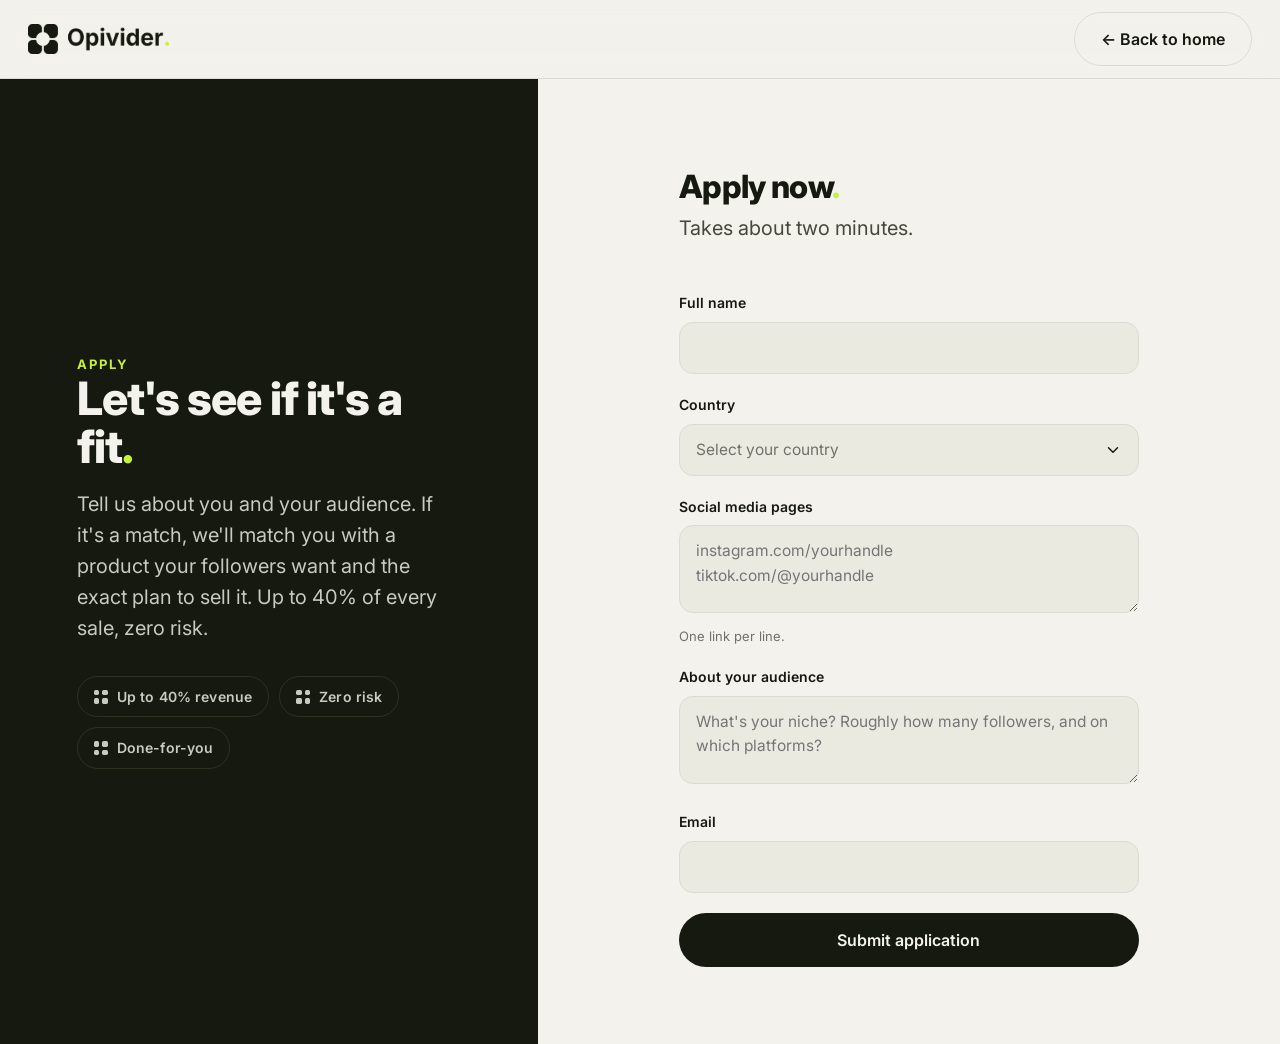
==== Website/contact.html @ 21a895e5 "Initial commit: Opivider brand assets and website Co-Authored-By: Claude Sonnet 5 <noreply@anthropic" ====
<!DOCTYPE html>
<html lang="en">
<head>
<meta charset="UTF-8" />
<meta name="viewport" content="width=device-width, initial-scale=1.0" />
<title>Apply | Opivider</title>
<meta name="description" content="Apply to join Opivider and start monetizing your audience with up to 40% revenue share, zero risk." />
<link rel="icon" href="assets/img/symbol_volt.png" />
<link rel="preconnect" href="https://fonts.googleapis.com">
<link rel="preconnect" href="https://fonts.gstatic.com" crossorigin>
<link href="https://fonts.googleapis.com/css2?family=Inter:wght@400;500;600;700;800&display=swap" rel="stylesheet">
<link rel="stylesheet" href="assets/css/styles.css">
</head>
<body>

<a class="skip-link" href="#main">Skip to content</a>

<header>
  <div class="wrap nav">
    <a class="logo" href="index.html" aria-label="Opivider home"><img src="assets/img/lockup_ink.png" alt="Opivider" /></a>
    <a href="index.html" class="btn btn-ghost-l">← Back to home</a>
  </div>
</header>

<main id="main">
  <div class="contact-shell">

    <div class="contact-side">
      <span class="eyebrow" style="color:var(--volt)">Apply</span>
      <h2>Let's see if it's a fit<span class="dot">.</span></h2>
      <p class="lead">Tell us about you and your audience. If it's a match, we'll match you with a product your followers want and the exact plan to sell it. Up to 40% of every sale, zero risk.</p>
      <div class="chips">
        <span class="chip chip-on-ink"><span class="dotmark"><span></span><span></span><span></span><span></span></span>Up to 40% revenue</span>
        <span class="chip chip-on-ink"><span class="dotmark"><span></span><span></span><span></span><span></span></span>Zero risk</span>
        <span class="chip chip-on-ink"><span class="dotmark"><span></span><span></span><span></span><span></span></span>Done-for-you</span>
      </div>
    </div>

    <div class="contact-main">
      <div class="contact-card">

        <div class="head">
          <h2 style="font-size:clamp(26px,3vw,32px)">Apply now<span class="dot">.</span></h2>
          <p class="lead" style="margin-top:10px">Takes about two minutes.</p>
        </div>

        <div class="form-banner error" id="formError" role="alert">
          <span>Something went wrong, please try again.</span>
        </div>

        <form class="contact-form" id="contactForm" novalidate>

          <div class="field" id="fieldFullName">
            <label for="fullName">Full name</label>
            <input type="text" id="fullName" name="fullName" autocomplete="name" required />
            <p class="err">Enter your full name.</p>
          </div>

          <div class="field" id="fieldCountry">
            <label for="countryTrigger">Country</label>
            <div class="select-shell" id="countryShell">
              <button type="button" class="select-trigger" id="countryTrigger" aria-haspopup="listbox" aria-expanded="false" aria-controls="countryList">
                <span class="select-value" id="countryValue" data-empty="true">Select your country</span>
                <svg viewBox="0 0 24 24" fill="none" aria-hidden="true"><path d="M6 9l6 6 6-6" stroke="currentColor" stroke-width="2" stroke-linecap="round" stroke-linejoin="round"/></svg>
              </button>
              <ul class="select-list" id="countryList" role="listbox" aria-label="Country" tabindex="-1" hidden>
              <li role="option" data-value="Afghanistan" tabindex="-1">Afghanistan</li>
              <li role="option" data-value="Albania" tabindex="-1">Albania</li>
              <li role="option" data-value="Algeria" tabindex="-1">Algeria</li>
              <li role="option" data-value="Andorra" tabindex="-1">Andorra</li>
              <li role="option" data-value="Angola" tabindex="-1">Angola</li>
              <li role="option" data-value="Antigua and Barbuda" tabindex="-1">Antigua and Barbuda</li>
              <li role="option" data-value="Argentina" tabindex="-1">Argentina</li>
              <li role="option" data-value="Armenia" tabindex="-1">Armenia</li>
              <li role="option" data-value="Australia" tabindex="-1">Australia</li>
              <li role="option" data-value="Austria" tabindex="-1">Austria</li>
              <li role="option" data-value="Azerbaijan" tabindex="-1">Azerbaijan</li>
              <li role="option" data-value="Bahamas" tabindex="-1">Bahamas</li>
              <li role="option" data-value="Bahrain" tabindex="-1">Bahrain</li>
              <li role="option" data-value="Bangladesh" tabindex="-1">Bangladesh</li>
              <li role="option" data-value="Barbados" tabindex="-1">Barbados</li>
              <li role="option" data-value="Belarus" tabindex="-1">Belarus</li>
              <li role="option" data-value="Belgium" tabindex="-1">Belgium</li>
              <li role="option" data-value="Belize" tabindex="-1">Belize</li>
              <li role="option" data-value="Benin" tabindex="-1">Benin</li>
              <li role="option" data-value="Bhutan" tabindex="-1">Bhutan</li>
              <li role="option" data-value="Bolivia" tabindex="-1">Bolivia</li>
              <li role="option" data-value="Bosnia and Herzegovina" tabindex="-1">Bosnia and Herzegovina</li>
              <li role="option" data-value="Botswana" tabindex="-1">Botswana</li>
              <li role="option" data-value="Brazil" tabindex="-1">Brazil</li>
              <li role="option" data-value="Brunei" tabindex="-1">Brunei</li>
              <li role="option" data-value="Bulgaria" tabindex="-1">Bulgaria</li>
              <li role="option" data-value="Burkina Faso" tabindex="-1">Burkina Faso</li>
              <li role="option" data-value="Burundi" tabindex="-1">Burundi</li>
              <li role="option" data-value="Cabo Verde" tabindex="-1">Cabo Verde</li>
              <li role="option" data-value="Cambodia" tabindex="-1">Cambodia</li>
              <li role="option" data-value="Cameroon" tabindex="-1">Cameroon</li>
              <li role="option" data-value="Canada" tabindex="-1">Canada</li>
              <li role="option" data-value="Central African Republic" tabindex="-1">Central African Republic</li>
              <li role="option" data-value="Chad" tabindex="-1">Chad</li>
              <li role="option" data-value="Chile" tabindex="-1">Chile</li>
              <li role="option" data-value="China" tabindex="-1">China</li>
              <li role="option" data-value="Colombia" tabindex="-1">Colombia</li>
              <li role="option" data-value="Comoros" tabindex="-1">Comoros</li>
              <li role="option" data-value="Congo (Brazzaville)" tabindex="-1">Congo (Brazzaville)</li>
              <li role="option" data-value="Congo (DRC)" tabindex="-1">Congo (DRC)</li>
              <li role="option" data-value="Costa Rica" tabindex="-1">Costa Rica</li>
              <li role="option" data-value="Croatia" tabindex="-1">Croatia</li>
              <li role="option" data-value="Cuba" tabindex="-1">Cuba</li>
              <li role="option" data-value="Cyprus" tabindex="-1">Cyprus</li>
              <li role="option" data-value="Czechia" tabindex="-1">Czechia</li>
              <li role="option" data-value="Denmark" tabindex="-1">Denmark</li>
              <li role="option" data-value="Djibouti" tabindex="-1">Djibouti</li>
              <li role="option" data-value="Dominica" tabindex="-1">Dominica</li>
              <li role="option" data-value="Dominican Republic" tabindex="-1">Dominican Republic</li>
              <li role="option" data-value="Ecuador" tabindex="-1">Ecuador</li>
              <li role="option" data-value="Egypt" tabindex="-1">Egypt</li>
              <li role="option" data-value="El Salvador" tabindex="-1">El Salvador</li>
              <li role="option" data-value="Equatorial Guinea" tabindex="-1">Equatorial Guinea</li>
              <li role="option" data-value="Eritrea" tabindex="-1">Eritrea</li>
              <li role="option" data-value="Estonia" tabindex="-1">Estonia</li>
              <li role="option" data-value="Eswatini" tabindex="-1">Eswatini</li>
              <li role="option" data-value="Ethiopia" tabindex="-1">Ethiopia</li>
              <li role="option" data-value="Fiji" tabindex="-1">Fiji</li>
              <li role="option" data-value="Finland" tabindex="-1">Finland</li>
              <li role="option" data-value="France" tabindex="-1">France</li>
              <li role="option" data-value="Gabon" tabindex="-1">Gabon</li>
              <li role="option" data-value="Gambia" tabindex="-1">Gambia</li>
              <li role="option" data-value="Georgia" tabindex="-1">Georgia</li>
              <li role="option" data-value="Germany" tabindex="-1">Germany</li>
              <li role="option" data-value="Ghana" tabindex="-1">Ghana</li>
              <li role="option" data-value="Greece" tabindex="-1">Greece</li>
              <li role="option" data-value="Grenada" tabindex="-1">Grenada</li>
              <li role="option" data-value="Guatemala" tabindex="-1">Guatemala</li>
              <li role="option" data-value="Guinea" tabindex="-1">Guinea</li>
              <li role="option" data-value="Guinea-Bissau" tabindex="-1">Guinea-Bissau</li>
              <li role="option" data-value="Guyana" tabindex="-1">Guyana</li>
              <li role="option" data-value="Haiti" tabindex="-1">Haiti</li>
              <li role="option" data-value="Honduras" tabindex="-1">Honduras</li>
              <li role="option" data-value="Hungary" tabindex="-1">Hungary</li>
              <li role="option" data-value="Iceland" tabindex="-1">Iceland</li>
              <li role="option" data-value="India" tabindex="-1">India</li>
              <li role="option" data-value="Indonesia" tabindex="-1">Indonesia</li>
              <li role="option" data-value="Iran" tabindex="-1">Iran</li>
              <li role="option" data-value="Iraq" tabindex="-1">Iraq</li>
              <li role="option" data-value="Ireland" tabindex="-1">Ireland</li>
              <li role="option" data-value="Israel" tabindex="-1">Israel</li>
              <li role="option" data-value="Italy" tabindex="-1">Italy</li>
              <li role="option" data-value="Jamaica" tabindex="-1">Jamaica</li>
              <li role="option" data-value="Japan" tabindex="-1">Japan</li>
              <li role="option" data-value="Jordan" tabindex="-1">Jordan</li>
              <li role="option" data-value="Kazakhstan" tabindex="-1">Kazakhstan</li>
              <li role="option" data-value="Kenya" tabindex="-1">Kenya</li>
              <li role="option" data-value="Kiribati" tabindex="-1">Kiribati</li>
              <li role="option" data-value="Kuwait" tabindex="-1">Kuwait</li>
              <li role="option" data-value="Kyrgyzstan" tabindex="-1">Kyrgyzstan</li>
              <li role="option" data-value="Laos" tabindex="-1">Laos</li>
              <li role="option" data-value="Latvia" tabindex="-1">Latvia</li>
              <li role="option" data-value="Lebanon" tabindex="-1">Lebanon</li>
              <li role="option" data-value="Lesotho" tabindex="-1">Lesotho</li>
              <li role="option" data-value="Liberia" tabindex="-1">Liberia</li>
              <li role="option" data-value="Libya" tabindex="-1">Libya</li>
              <li role="option" data-value="Liechtenstein" tabindex="-1">Liechtenstein</li>
              <li role="option" data-value="Lithuania" tabindex="-1">Lithuania</li>
              <li role="option" data-value="Luxembourg" tabindex="-1">Luxembourg</li>
              <li role="option" data-value="Madagascar" tabindex="-1">Madagascar</li>
              <li role="option" data-value="Malawi" tabindex="-1">Malawi</li>
              <li role="option" data-value="Malaysia" tabindex="-1">Malaysia</li>
              <li role="option" data-value="Maldives" tabindex="-1">Maldives</li>
              <li role="option" data-value="Mali" tabindex="-1">Mali</li>
              <li role="option" data-value="Malta" tabindex="-1">Malta</li>
              <li role="option" data-value="Marshall Islands" tabindex="-1">Marshall Islands</li>
              <li role="option" data-value="Mauritania" tabindex="-1">Mauritania</li>
              <li role="option" data-value="Mauritius" tabindex="-1">Mauritius</li>
              <li role="option" data-value="Mexico" tabindex="-1">Mexico</li>
              <li role="option" data-value="Micronesia" tabindex="-1">Micronesia</li>
              <li role="option" data-value="Moldova" tabindex="-1">Moldova</li>
              <li role="option" data-value="Monaco" tabindex="-1">Monaco</li>
              <li role="option" data-value="Mongolia" tabindex="-1">Mongolia</li>
              <li role="option" data-value="Montenegro" tabindex="-1">Montenegro</li>
              <li role="option" data-value="Morocco" tabindex="-1">Morocco</li>
              <li role="option" data-value="Mozambique" tabindex="-1">Mozambique</li>
              <li role="option" data-value="Myanmar" tabindex="-1">Myanmar</li>
              <li role="option" data-value="Namibia" tabindex="-1">Namibia</li>
              <li role="option" data-value="Nauru" tabindex="-1">Nauru</li>
              <li role="option" data-value="Nepal" tabindex="-1">Nepal</li>
              <li role="option" data-value="Netherlands" tabindex="-1">Netherlands</li>
              <li role="option" data-value="New Zealand" tabindex="-1">New Zealand</li>
              <li role="option" data-value="Nicaragua" tabindex="-1">Nicaragua</li>
              <li role="option" data-value="Niger" tabindex="-1">Niger</li>
              <li role="option" data-value="Nigeria" tabindex="-1">Nigeria</li>
              <li role="option" data-value="North Korea" tabindex="-1">North Korea</li>
              <li role="option" data-value="North Macedonia" tabindex="-1">North Macedonia</li>
              <li role="option" data-value="Norway" tabindex="-1">Norway</li>
              <li role="option" data-value="Oman" tabindex="-1">Oman</li>
              <li role="option" data-value="Pakistan" tabindex="-1">Pakistan</li>
              <li role="option" data-value="Palau" tabindex="-1">Palau</li>
              <li role="option" data-value="Palestine" tabindex="-1">Palestine</li>
              <li role="option" data-value="Panama" tabindex="-1">Panama</li>
              <li role="option" data-value="Papua New Guinea" tabindex="-1">Papua New Guinea</li>
              <li role="option" data-value="Paraguay" tabindex="-1">Paraguay</li>
              <li role="option" data-value="Peru" tabindex="-1">Peru</li>
              <li role="option" data-value="Philippines" tabindex="-1">Philippines</li>
              <li role="option" data-value="Poland" tabindex="-1">Poland</li>
              <li role="option" data-value="Portugal" tabindex="-1">Portugal</li>
              <li role="option" data-value="Qatar" tabindex="-1">Qatar</li>
              <li role="option" data-value="Romania" tabindex="-1">Romania</li>
              <li role="option" data-value="Russia" tabindex="-1">Russia</li>
              <li role="option" data-value="Rwanda" tabindex="-1">Rwanda</li>
              <li role="option" data-value="Saint Kitts and Nevis" tabindex="-1">Saint Kitts and Nevis</li>
              <li role="option" data-value="Saint Lucia" tabindex="-1">Saint Lucia</li>
              <li role="option" data-value="Saint Vincent and the Grenadines" tabindex="-1">Saint Vincent and the Grenadines</li>
              <li role="option" data-value="Samoa" tabindex="-1">Samoa</li>
              <li role="option" data-value="San Marino" tabindex="-1">San Marino</li>
              <li role="option" data-value="Sao Tome and Principe" tabindex="-1">Sao Tome and Principe</li>
              <li role="option" data-value="Saudi Arabia" tabindex="-1">Saudi Arabia</li>
              <li role="option" data-value="Senegal" tabindex="-1">Senegal</li>
              <li role="option" data-value="Serbia" tabindex="-1">Serbia</li>
              <li role="option" data-value="Seychelles" tabindex="-1">Seychelles</li>
              <li role="option" data-value="Sierra Leone" tabindex="-1">Sierra Leone</li>
              <li role="option" data-value="Singapore" tabindex="-1">Singapore</li>
              <li role="option" data-value="Slovakia" tabindex="-1">Slovakia</li>
              <li role="option" data-value="Slovenia" tabindex="-1">Slovenia</li>
              <li role="option" data-value="Solomon Islands" tabindex="-1">Solomon Islands</li>
              <li role="option" data-value="Somalia" tabindex="-1">Somalia</li>
              <li role="option" data-value="South Africa" tabindex="-1">South Africa</li>
              <li role="option" data-value="South Korea" tabindex="-1">South Korea</li>
              <li role="option" data-value="South Sudan" tabindex="-1">South Sudan</li>
              <li role="option" data-value="Spain" tabindex="-1">Spain</li>
              <li role="option" data-value="Sri Lanka" tabindex="-1">Sri Lanka</li>
              <li role="option" data-value="Sudan" tabindex="-1">Sudan</li>
              <li role="option" data-value="Suriname" tabindex="-1">Suriname</li>
              <li role="option" data-value="Sweden" tabindex="-1">Sweden</li>
              <li role="option" data-value="Switzerland" tabindex="-1">Switzerland</li>
              <li role="option" data-value="Syria" tabindex="-1">Syria</li>
              <li role="option" data-value="Taiwan" tabindex="-1">Taiwan</li>
              <li role="option" data-value="Tajikistan" tabindex="-1">Tajikistan</li>
              <li role="option" data-value="Tanzania" tabindex="-1">Tanzania</li>
              <li role="option" data-value="Thailand" tabindex="-1">Thailand</li>
              <li role="option" data-value="Timor-Leste" tabindex="-1">Timor-Leste</li>
              <li role="option" data-value="Togo" tabindex="-1">Togo</li>
              <li role="option" data-value="Tonga" tabindex="-1">Tonga</li>
              <li role="option" data-value="Trinidad and Tobago" tabindex="-1">Trinidad and Tobago</li>
              <li role="option" data-value="Tunisia" tabindex="-1">Tunisia</li>
              <li role="option" data-value="Turkey" tabindex="-1">Turkey</li>
              <li role="option" data-value="Turkmenistan" tabindex="-1">Turkmenistan</li>
              <li role="option" data-value="Tuvalu" tabindex="-1">Tuvalu</li>
              <li role="option" data-value="Uganda" tabindex="-1">Uganda</li>
              <li role="option" data-value="Ukraine" tabindex="-1">Ukraine</li>
              <li role="option" data-value="United Arab Emirates" tabindex="-1">United Arab Emirates</li>
              <li role="option" data-value="United Kingdom" tabindex="-1">United Kingdom</li>
              <li role="option" data-value="United States" tabindex="-1">United States</li>
              <li role="option" data-value="Uruguay" tabindex="-1">Uruguay</li>
              <li role="option" data-value="Uzbekistan" tabindex="-1">Uzbekistan</li>
              <li role="option" data-value="Vanuatu" tabindex="-1">Vanuatu</li>
              <li role="option" data-value="Vatican City" tabindex="-1">Vatican City</li>
              <li role="option" data-value="Venezuela" tabindex="-1">Venezuela</li>
              <li role="option" data-value="Vietnam" tabindex="-1">Vietnam</li>
              <li role="option" data-value="Yemen" tabindex="-1">Yemen</li>
              <li role="option" data-value="Zambia" tabindex="-1">Zambia</li>
              <li role="option" data-value="Zimbabwe" tabindex="-1">Zimbabwe</li>
              </ul>
              <input type="hidden" id="country" name="country" value="" required />
            </div>
            <p class="err">Select your country.</p>
          </div>

          <div class="field" id="fieldSocial">
            <label for="socialLinks">Social media pages</label>
            <textarea id="socialLinks" name="socialLinks" placeholder="instagram.com/yourhandle&#10;tiktok.com/@yourhandle" required></textarea>
            <p class="hint">One link per line.</p>
            <p class="err">Add at least one social media link.</p>
          </div>

          <div class="field" id="fieldAudience">
            <label for="audience">About your audience</label>
            <textarea id="audience" name="audience" placeholder="What's your niche? Roughly how many followers, and on which platforms?" required></textarea>
            <p class="err">Tell us a bit about your audience.</p>
          </div>

          <div class="field" id="fieldEmail">
            <label for="email">Email</label>
            <input type="email" id="email" name="email" autocomplete="email" required />
            <p class="err">Enter a valid email address.</p>
          </div>

          <div class="honeypot" aria-hidden="true">
            <label for="company">Company</label>
            <input type="text" id="company" name="company" tabindex="-1" autocomplete="off" />
          </div>

          <div class="submit-row">
            <button type="submit" class="btn btn-ink" id="submitBtn">Submit application</button>
          </div>
        </form>

        <div class="success-panel" id="successPanel">
          <span class="dotmark"><span></span><span></span><span></span><span></span></span>
          <h2>You're in<span class="dot">.</span></h2>
          <p>Your application has been submitted successfully. We'll be in touch soon.</p>
          <a href="index.html" class="btn btn-ghost-l">Back to home</a>
        </div>

      </div>
    </div>

  </div>
</main>

<script src="assets/js/contact.js"></script>
</body>
</html>
---- Website/assets/css/styles.css ----
/* Opivider brand tokens — values fixed by Opivider_Brand_Guidelines.pdf, do not alter */
:root{
  --ink:#15190F; --ink-2:#0F120A; --bone:#F3F2EC; --bone-2:#EBEAE1;
  --volt:#C7F23C; --pine:#1F3D26; --slate:#6E7268;
  --line:#DCDBD2; --line-d:#2A3322;
  --maxw:1280px; --r:22px; --r-sm:14px;
  --shadow:0 24px 60px -28px rgba(21,25,15,.4);
  --ease:cubic-bezier(.2,.7,.2,1);
}
*{box-sizing:border-box;margin:0;padding:0}
html{scroll-behavior:smooth}
body{
  font-family:Inter,system-ui,-apple-system,Segoe UI,Roboto,sans-serif;
  background:var(--bone); color:var(--ink);
  -webkit-font-smoothing:antialiased; line-height:1.55;
}
img{max-width:100%;display:block}
a{color:inherit;text-decoration:none}
button{font:inherit}
.wrap{max-width:var(--maxw);margin-inline:auto;padding-inline:28px}
section{padding:clamp(64px,9vw,128px) 0}
.eyebrow{font-size:13px;font-weight:700;letter-spacing:.16em;text-transform:uppercase;color:var(--slate)}
h1,h2,h3{line-height:1.05;letter-spacing:-.02em;font-weight:800}
h1{font-size:clamp(38px,5.8vw,68px)}
h2{font-size:clamp(30px,3.8vw,46px)}
h3{font-size:clamp(19px,2.1vw,24px);font-weight:700;letter-spacing:-.01em}
.lead{font-size:clamp(17px,1.7vw,20px);color:#46483c}
.dot{color:var(--volt)}
.sr-only{position:absolute;width:1px;height:1px;overflow:hidden;clip:rect(0,0,0,0)}

/* skip link */
.skip-link{position:absolute;left:-9999px;top:0;background:var(--ink);color:var(--bone);padding:10px 18px;border-radius:0 0 10px 0;z-index:100}
.skip-link:focus{left:0}

/* focus visibility */
a:focus-visible,button:focus-visible,input:focus-visible,textarea:focus-visible,summary:focus-visible{
  outline:2px solid var(--volt);outline-offset:3px;border-radius:6px;
}

/* logo */
.logo{display:inline-flex;align-items:center}
.logo img{height:30px;width:auto}

/* buttons */
.btn{display:inline-flex;align-items:center;justify-content:center;gap:10px;font-weight:600;font-size:16px;
  padding:14px 26px;border-radius:999px;border:1.5px solid transparent;cursor:pointer;transition:transform .18s var(--ease),box-shadow .18s var(--ease),border-color .18s var(--ease),color .18s var(--ease);white-space:nowrap}
.btn-volt{background:var(--volt);color:var(--ink)}
.btn-volt:hover{transform:translateY(-2px);box-shadow:0 14px 30px -10px rgba(199,242,60,.55)}
.btn-ink{background:var(--ink);color:var(--bone)}
.btn-ink:hover{transform:translateY(-2px)}
.btn-ghost{background:transparent;border-color:var(--line-d);color:var(--bone)}
.btn-ghost:hover{border-color:var(--volt);color:var(--volt)}
.btn-ghost-l{background:transparent;border-color:var(--line);color:var(--ink)}
.btn-ghost-l:hover{border-color:var(--ink)}
.btn[disabled]{opacity:.55;cursor:not-allowed;transform:none!important;box-shadow:none!important}

/* chips / pills (brand "signature phrase" treatment) */
.chips{display:flex;gap:10px;flex-wrap:wrap}
.chip{font-size:14px;font-weight:600;letter-spacing:.01em;border-radius:999px;display:inline-flex;gap:9px;align-items:center;padding:9px 16px}
.chip-on-ink{color:#c7cabd;border:1px solid var(--line-d)}
.chip-on-bone{background:var(--ink);color:var(--bone)}
.chip .dotmark{width:14px;height:14px}

/* the aperture dot-mark — small recurring brand motif (matches PDF footer mark) */
.dotmark{display:inline-grid;grid-template-columns:1fr 1fr;gap:3px;width:18px;height:18px;flex:0 0 auto}
.dotmark span{display:block;border-radius:30%;background:currentColor}

/* header */
header{position:sticky;top:0;z-index:50;background:rgba(243,242,236,.86);
  backdrop-filter:blur(14px);border-bottom:1px solid var(--line)}
.nav{display:flex;align-items:center;justify-content:space-between;height:78px;gap:24px}
.nav-links{display:flex;align-items:center;gap:34px;font-size:15px;font-weight:500;color:#3a3d31}
.nav-links a{padding:6px 0}
.nav-links a:hover{color:var(--ink)}
.nav-cta{display:flex;align-items:center;gap:16px}
.menu-btn{display:none;background:none;border:0;cursor:pointer;width:42px;height:42px;border-radius:10px}
.menu-btn span{display:block;height:2px;width:22px;background:var(--ink);margin:6px auto;transition:.2s}

/* hero */
.hero{position:relative;background:var(--ink);color:var(--bone);overflow:hidden}
.hero::before{content:"";position:absolute;inset:0;pointer-events:none;
  background:radial-gradient(560px 420px at 6% -4%,rgba(199,242,60,.18),transparent 60%)}
.hero .wrap{position:relative;z-index:2}
.hero-grid{display:grid;grid-template-columns:1.15fr .85fr;gap:48px;align-items:center}
.hero h1{color:var(--bone)}
.hero .lead{color:#c7cabd;max-width:540px;margin-top:22px}
.pill{display:inline-flex;align-items:center;gap:8px;background:rgba(199,242,60,.12);
  color:var(--volt);border:1px solid rgba(199,242,60,.35);padding:7px 14px;border-radius:999px;
  font-size:13px;font-weight:600;letter-spacing:.04em}
.pill .d{width:7px;height:7px;border-radius:50%;background:var(--volt)}
.hero-cta{display:flex;gap:14px;flex-wrap:wrap;margin-top:34px}
.hero .chips{margin-top:40px}

/* hero signature: the real mark, glowing */
.hero-art{position:relative;height:380px;display:grid;place-items:center}
.hero-art .glow{position:absolute;inset:-55%;background:radial-gradient(circle at 55% 45%,rgba(199,242,60,.36),rgba(199,242,60,.12) 45%,transparent 72%);filter:blur(14px);opacity:0;transition:opacity 1.1s var(--ease)}
.hero-art.in .glow{opacity:1}
.hero-art .mark{position:relative;width:min(300px,68%);
  filter:drop-shadow(0 30px 60px rgba(199,242,60,.28));
  opacity:0;transform:scale(.92);transition:opacity .9s var(--ease),transform .9s var(--ease)}
.hero-art.in .mark{opacity:1;transform:scale(1)}

/* cards */
.head{max-width:680px;margin-bottom:48px}
.head h2{margin-top:14px}
.head p{margin-top:16px}
.offer-grid{display:grid;grid-template-columns:repeat(2,1fr);gap:20px}
.offer-card{background:var(--bone-2);border:1px solid var(--line);border-radius:var(--r);
  padding:34px;transition:transform .2s var(--ease),box-shadow .2s var(--ease)}
.offer-card:hover{transform:translateY(-4px);box-shadow:var(--shadow)}
.ic{width:46px;height:46px;border-radius:12px;background:var(--ink);color:var(--volt);
  display:grid;place-items:center;margin-bottom:20px}
.ic img,.ic svg{width:22px;height:22px}
.process-step .ic{background:var(--pine)}
.offer-card p{color:#52564a;margin-top:8px;font-size:15.5px}

/* who we are + video */
.about-grid{display:grid;grid-template-columns:1fr 1fr;gap:56px;align-items:center}
.about p{color:#46483c;margin-top:16px;max-width:50ch}
.about .chips{margin-top:28px}
.video-frame{position:relative;aspect-ratio:16/9;border-radius:var(--r);overflow:hidden;
  background:linear-gradient(145deg,var(--pine),var(--ink));border:1px solid var(--line-d)}
.video-frame .pattern{position:absolute;inset:0;opacity:.5;
  background-image:radial-gradient(circle,rgba(199,242,60,.16) 1.5px,transparent 1.6px);
  background-size:22px 22px}
.video-play{position:absolute;inset:0;display:flex;flex-direction:column;align-items:center;justify-content:center;gap:14px;background:none;border:0;color:var(--bone);cursor:pointer;width:100%;height:100%}
.video-play .ring{width:74px;height:74px;border-radius:50%;background:var(--volt);display:grid;place-items:center;
  transition:transform .2s var(--ease)}
.video-play:hover .ring{transform:scale(1.07)}
.video-play .ring svg{width:24px;height:24px}
.video-play .cap{font-size:14px;font-weight:600;color:#c7cabd}
.video-frame iframe,.video-frame video{position:absolute;inset:0;width:100%;height:100%;border:0}

/* steps */
.process{background:var(--ink);color:var(--bone)}
.process .head h2{color:var(--bone)} .process .head p{color:#b9bdb0}
.process-grid{display:grid;grid-template-columns:repeat(3,1fr);gap:22px}
.process-step{position:relative;background:var(--ink-2);border:1px solid var(--line-d);
  border-radius:var(--r);padding:34px}
.process-step .step-top{display:flex;align-items:center;gap:14px;margin-bottom:18px}
.process-step .step-top .ic{margin-bottom:0}
.process-step .num{font-size:15px;font-weight:700;color:var(--volt);letter-spacing:.06em}
.process-step h3{color:var(--bone);margin:0 0 10px}
.process-step p{color:#b9bdb0;font-size:15.5px}

/* divider motif between sections */
.divider{display:flex;align-items:center;justify-content:center;gap:14px;color:var(--slate)}
.divider .dotmark{color:var(--slate)}

/* faq */
.faq-grid{display:grid;grid-template-columns:.8fr 1.2fr;gap:48px}
details{border-bottom:1px solid var(--line);padding:22px 0}
summary{list-style:none;cursor:pointer;display:flex;justify-content:space-between;
  align-items:center;gap:20px;font-weight:600;font-size:18px}
summary::-webkit-details-marker{display:none}
summary .pm{flex:0 0 auto;width:26px;height:26px;border-radius:50%;border:1.5px solid var(--ink);
  position:relative;transition:background .2s,border-color .2s,transform .2s}
summary .pm::before,summary .pm::after{content:"";position:absolute;top:50%;left:50%;background:var(--ink)}
summary .pm::before{width:10px;height:1.5px;transform:translate(-50%,-50%)}
summary .pm::after{width:1.5px;height:10px;transform:translate(-50%,-50%)}
details[open] summary .pm{background:var(--volt);border-color:var(--volt);transform:rotate(45deg)}
details p{color:#52564a;margin-top:14px;font-size:15.5px;max-width:60ch}

/* final cta */
.cta-final{text-align:center;background:linear-gradient(135deg,#E3FB94 0%,var(--volt) 55%,#A8DE22 100%)}
.cta-final h2{color:var(--ink);max-width:760px;margin-inline:auto}
.cta-final p{color:#3a3d31;margin:18px auto 0;max-width:520px}
.cta-final .btn-ink{margin-top:30px}

/* footer */
footer{background:var(--ink);color:#9aa08c;padding:64px 0 40px}
.foot{display:flex;justify-content:space-between;gap:30px;flex-wrap:wrap;align-items:flex-start}
.foot p{max-width:280px;margin-top:16px;font-size:15px}
.foot-links{display:flex;gap:60px;flex-wrap:wrap}
.foot-col h4{color:var(--bone);font-size:14px;letter-spacing:.06em;text-transform:uppercase;margin-bottom:14px}
.foot-col a{display:block;color:#9aa08c;font-size:15px;margin-bottom:10px}
.foot-col a:hover{color:var(--volt)}
.foot-bottom{margin-top:48px;padding-top:24px;border-top:1px solid var(--line-d);
  display:flex;justify-content:space-between;gap:14px;flex-wrap:wrap;font-size:14px}

/* reveal-on-scroll */
.reveal{opacity:0;transform:translateY(18px);transition:opacity .7s var(--ease),transform .7s var(--ease)}
.reveal.in{opacity:1;transform:none}

/* ===== contact page ===== */
.contact-shell{min-height:calc(100vh - 78px);display:flex}
.contact-side{background:var(--ink);color:var(--bone);flex:0 0 42%;display:flex;flex-direction:column;
  justify-content:center;padding:clamp(40px,6vw,96px)}
.contact-side .lead{color:#c7cabd;margin-top:18px;max-width:420px}
.contact-side .chips{margin-top:32px}
.contact-main{flex:1;display:flex;align-items:center;justify-content:center;padding:clamp(32px,6vw,80px)}
.contact-card{width:100%;max-width:460px}
.field{margin-bottom:20px}
.field label{display:block;font-size:14px;font-weight:600;margin-bottom:8px}
.field input,.field textarea{width:100%;border:1.5px solid var(--line);border-radius:var(--r-sm);
  padding:13px 16px;font:inherit;font-size:15.5px;background:var(--bone-2);color:var(--ink);
  transition:border-color .15s var(--ease)}
.field textarea{resize:vertical;min-height:88px}
.field input:focus,.field textarea:focus{border-color:var(--ink);outline:none}
.field.has-error input,.field.has-error textarea{border-color:#b3261e}
.field.has-error .select-trigger{border-color:#b3261e}

/* custom country dropdown — positioned explicitly so it always opens
   downward, unlike a native <select> popup which can flip upward near
   the bottom of the viewport */
.select-shell{position:relative}
.select-trigger{width:100%;display:flex;align-items:center;justify-content:space-between;gap:10px;
  border:1.5px solid var(--line);border-radius:var(--r-sm);padding:13px 16px;font:inherit;font-size:15.5px;
  background:var(--bone-2);color:var(--ink);cursor:pointer;text-align:left;
  transition:border-color .15s var(--ease)}
.select-trigger .select-value[data-empty="true"]{color:var(--slate)}
.select-trigger svg{flex:0 0 auto;width:18px;height:18px;transition:transform .15s var(--ease)}
.select-shell[data-open="true"] .select-trigger{border-color:var(--ink)}
.select-shell[data-open="true"] .select-trigger svg{transform:rotate(180deg)}
.select-list{position:absolute;top:calc(100% + 8px);left:0;right:0;z-index:20;
  max-height:260px;overflow-y:auto;background:var(--bone);border:1.5px solid var(--line);
  border-radius:var(--r-sm);box-shadow:var(--shadow);list-style:none;margin:0;padding:6px}
.select-list[hidden]{display:none}
.select-list li{padding:10px 12px;border-radius:8px;font-size:15px;cursor:pointer}
.select-list li:hover,.select-list li:focus{background:var(--bone-2);outline:none}
.select-list li[aria-selected="true"]{font-weight:600}
.field .err{display:none;color:#b3261e;font-size:13px;margin-top:6px}
.field.has-error .err{display:block}
.field .hint{color:var(--slate);font-size:13px;margin-top:6px}
.honeypot{position:absolute;left:-9999px;width:1px;height:1px;overflow:hidden}
.form-banner{display:none;align-items:flex-start;gap:12px;border-radius:var(--r-sm);padding:14px 16px;margin-bottom:20px;font-size:14.5px}
.form-banner.show{display:flex}
.form-banner.error{background:#fbeae8;color:#7a201a;border:1px solid #f1c4bf}
.submit-row{margin-top:8px}
.submit-row .btn{width:100%}
.success-panel{display:none;text-align:center}
.success-panel.show{display:block}
.success-panel .dotmark{width:34px;height:34px;color:var(--volt);margin-inline:auto;margin-bottom:18px}
.success-panel h2{font-size:clamp(26px,3vw,34px)}
.success-panel p{color:#52564a;margin-top:14px}
.success-panel .btn{margin-top:26px}
.contact-form.hide,.contact-card>.head.hide{display:none}
.back-link{display:inline-flex;align-items:center;gap:8px;font-size:14px;font-weight:600;color:#c7cabd}
.back-link:hover{color:var(--volt)}

@media (max-width:1100px){
  .about-grid{grid-template-columns:1fr}
  .contact-side{flex:0 0 38%}
}
@media (max-width:880px){
  .nav-links{display:none}
  .menu-btn{display:block}
  .nav-links.open{display:flex;position:absolute;top:78px;left:0;right:0;flex-direction:column;
    gap:0;background:var(--bone);border-bottom:1px solid var(--line);padding:8px 28px;z-index:60}
  .nav-links.open a{padding:14px 0;border-bottom:1px solid var(--line);width:100%}
  .hero-grid{grid-template-columns:1fr}
  .hero-art{height:260px;order:-1}
  .offer-grid,.process-grid{grid-template-columns:1fr}
  .faq-grid{grid-template-columns:1fr}
  .contact-shell{flex-direction:column}
  .contact-side{flex:none;padding:48px 28px}
  .contact-main{padding:40px 28px}
}
@media (max-width:480px){
  .wrap{padding-inline:20px}
  .btn{width:100%}
  .hero-cta{flex-direction:column}
  .hero-cta .btn{width:100%}
  .foot-links{gap:36px}
}
@media (prefers-reduced-motion:reduce){
  .reveal{transition:none;opacity:1;transform:none}
  .btn:hover,.offer-card:hover,.video-play:hover .ring{transform:none}
  .hero-art .mark{transition:none;transform:none!important;opacity:1!important}
  .hero-art .glow{transition:none;opacity:1}
}
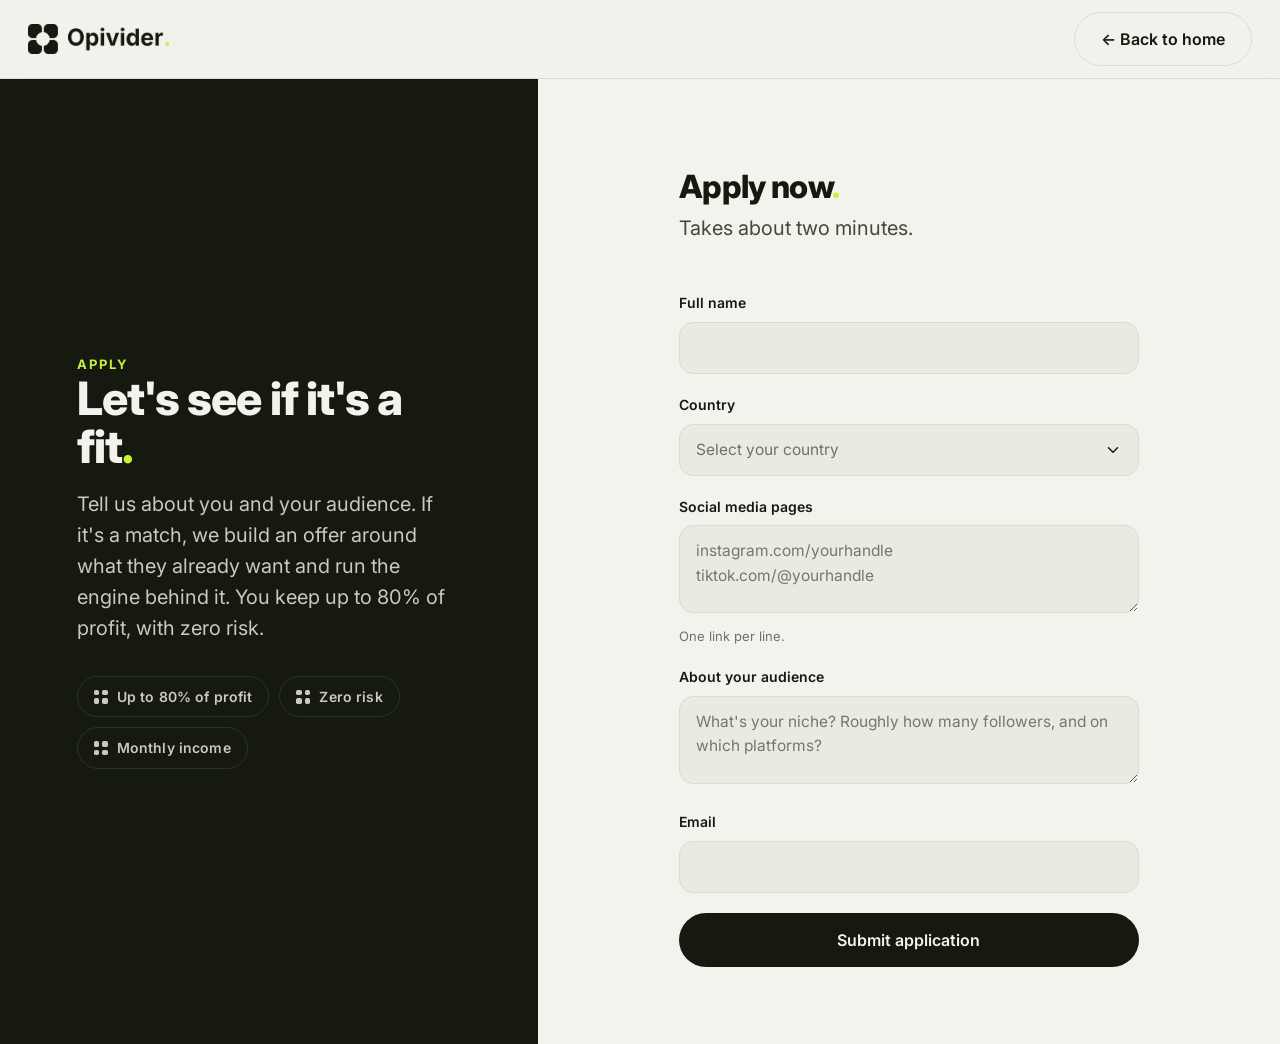
==== commit ddcd8817: "Update site copy to brand guidelines v2 - Revenue share updated from 40% to up to 80%, expressed as " ====
--- a/Website/contact.html
+++ b/Website/contact.html
@@ -4,7 +4,7 @@
 <meta charset="UTF-8" />
 <meta name="viewport" content="width=device-width, initial-scale=1.0" />
 <title>Apply | Opivider</title>
-<meta name="description" content="Apply to join Opivider and start monetizing your audience with up to 40% revenue share, zero risk." />
+<meta name="description" content="Apply to join Opivider and turn your audience into monthly income. You keep up to 80% of profit, with zero risk." />
 <link rel="icon" href="assets/img/symbol_volt.png" />
 <link rel="preconnect" href="https://fonts.googleapis.com">
 <link rel="preconnect" href="https://fonts.gstatic.com" crossorigin>
@@ -28,11 +28,11 @@
     <div class="contact-side">
       <span class="eyebrow" style="color:var(--volt)">Apply</span>
       <h2>Let's see if it's a fit<span class="dot">.</span></h2>
-      <p class="lead">Tell us about you and your audience. If it's a match, we'll match you with a product your followers want and the exact plan to sell it. Up to 40% of every sale, zero risk.</p>
+      <p class="lead">Tell us about you and your audience. If it's a match, we build an offer around what they already want and run the engine behind it. You keep up to 80% of profit, with zero risk.</p>
       <div class="chips">
-        <span class="chip chip-on-ink"><span class="dotmark"><span></span><span></span><span></span><span></span></span>Up to 40% revenue</span>
+        <span class="chip chip-on-ink"><span class="dotmark"><span></span><span></span><span></span><span></span></span>Up to 80% of profit</span>
         <span class="chip chip-on-ink"><span class="dotmark"><span></span><span></span><span></span><span></span></span>Zero risk</span>
-        <span class="chip chip-on-ink"><span class="dotmark"><span></span><span></span><span></span><span></span></span>Done-for-you</span>
+        <span class="chip chip-on-ink"><span class="dotmark"><span></span><span></span><span></span><span></span></span>Monthly income</span>
       </div>
     </div>
 
--- a/Website/assets/css/styles.css
+++ b/Website/assets/css/styles.css
@@ -134,7 +134,7 @@
 /* steps */
 .process{background:var(--ink);color:var(--bone)}
 .process .head h2{color:var(--bone)} .process .head p{color:#b9bdb0}
-.process-grid{display:grid;grid-template-columns:repeat(3,1fr);gap:22px}
+.process-grid{display:grid;grid-template-columns:repeat(4,1fr);gap:22px}
 .process-step{position:relative;background:var(--ink-2);border:1px solid var(--line-d);
   border-radius:var(--r);padding:34px}
 .process-step .step-top{display:flex;align-items:center;gap:14px;margin-bottom:18px}
@@ -142,6 +142,8 @@
 .process-step .num{font-size:15px;font-weight:700;color:var(--volt);letter-spacing:.06em}
 .process-step h3{color:var(--bone);margin:0 0 10px}
 .process-step p{color:#b9bdb0;font-size:15.5px}
+.process-step .pillar-meta{margin-top:14px;padding-top:14px;border-top:1px solid var(--line-d);
+  color:var(--slate);font-size:13.5px;font-weight:500}
 
 /* divider motif between sections */
 .divider{display:flex;align-items:center;justify-content:center;gap:14px;color:var(--slate)}
@@ -240,6 +242,7 @@
 
 @media (max-width:1100px){
   .about-grid{grid-template-columns:1fr}
+  .process-grid{grid-template-columns:repeat(2,1fr)}
   .contact-side{flex:0 0 38%}
 }
 @media (max-width:880px){
